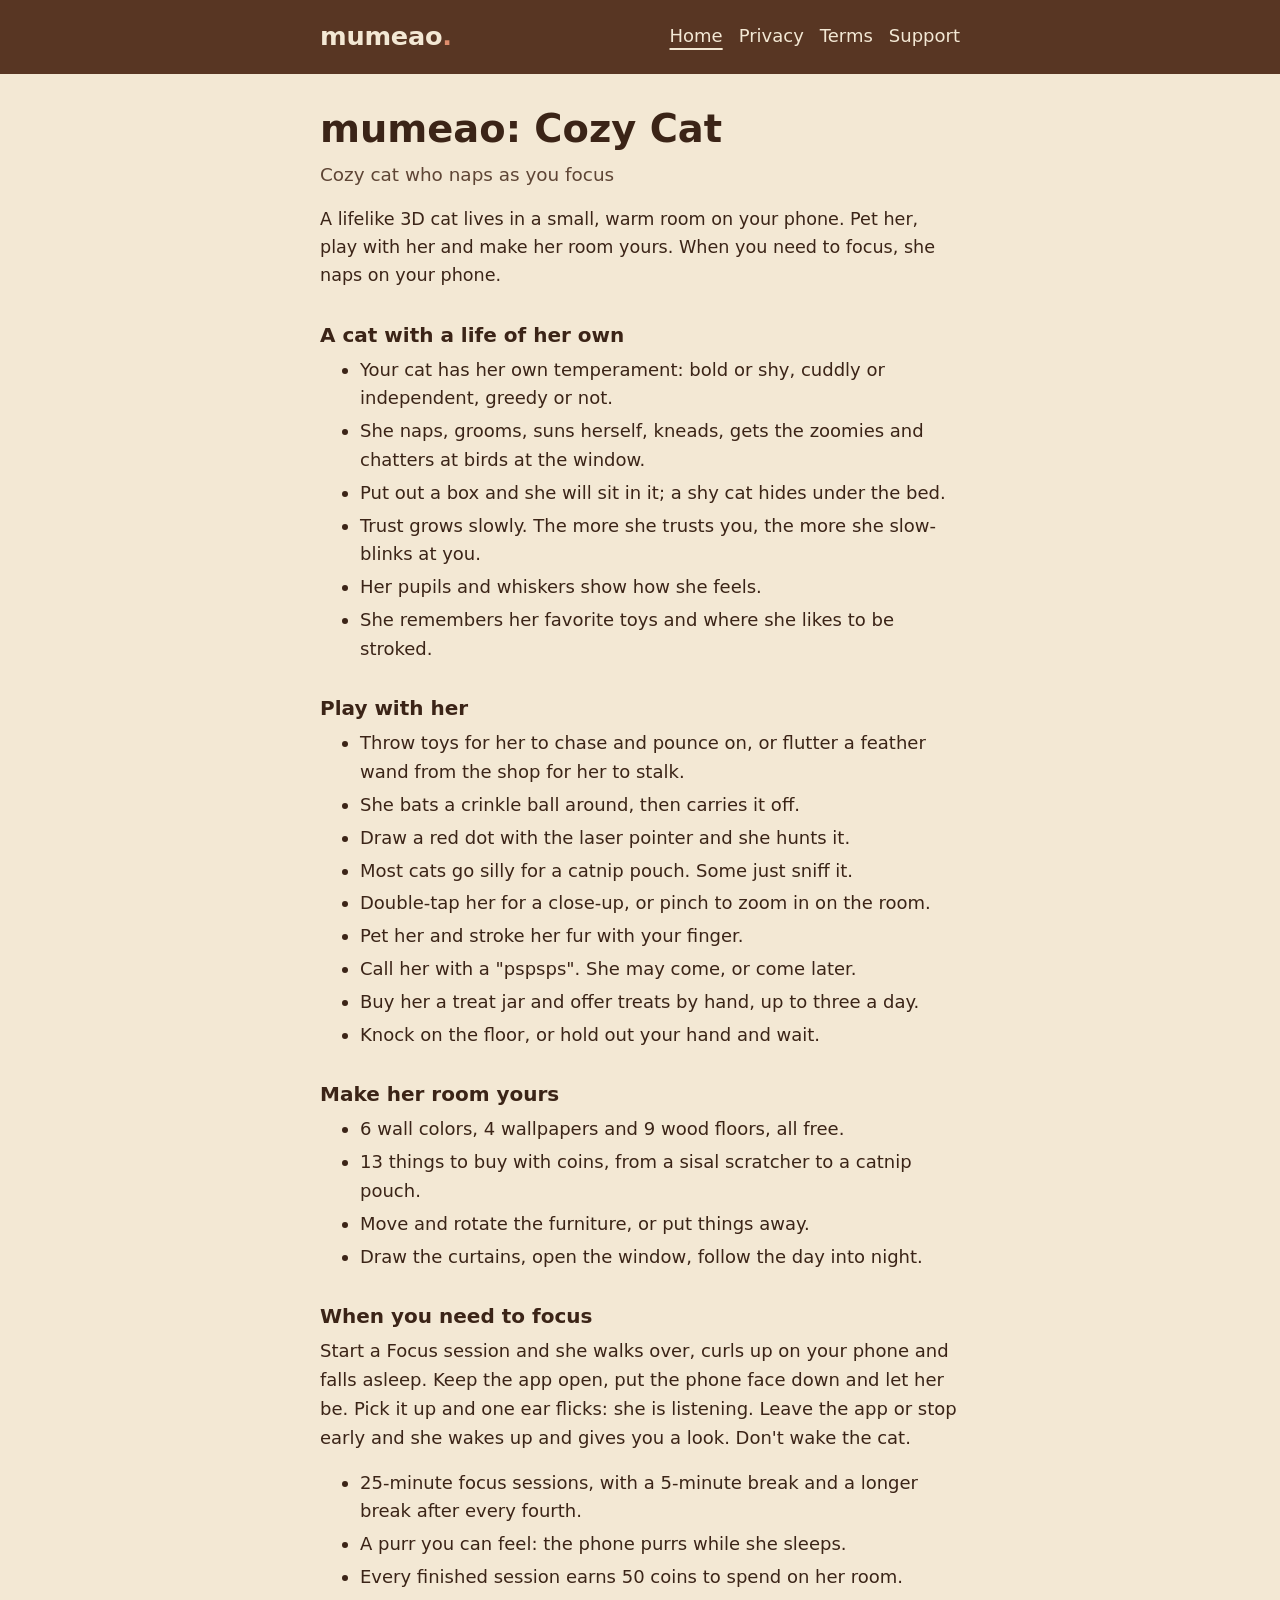
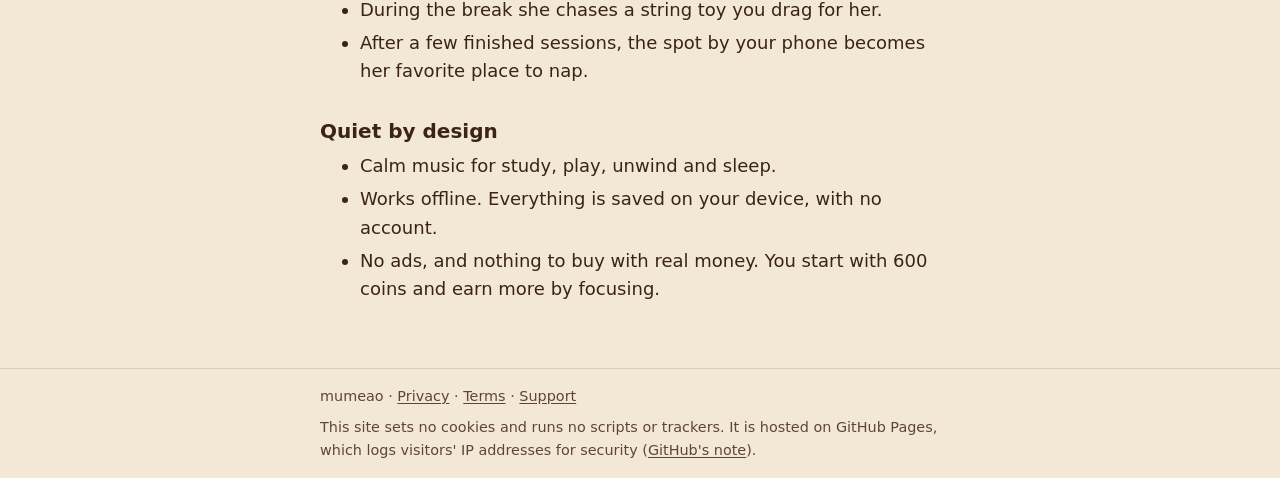
==== index.html @ 8265dff4 "mumeao: privacy, terms and support pages (from maelvolent/loaf#132 at e93ead35)" ====
<!doctype html>
<html lang="en">
<head>
<meta charset="utf-8">
<meta name="viewport" content="width=device-width, initial-scale=1">
<meta http-equiv="Content-Security-Policy" content="default-src 'none'; style-src 'self'; img-src 'self' data:; base-uri 'none'; form-action 'none'">
<meta name="referrer" content="no-referrer">
<title>mumeao: Cozy Cat</title>
<meta name="description" content="A lifelike 3D cat lives in a small, warm room on your phone. Pet her, play with her and make her room yours. When you need to focus, she naps on your phone.">
<meta name="theme-color" content="#583623">
<link rel="icon" href="data:,">
<link rel="stylesheet" href="styles.css">
</head>
<body>
<a class="skip" href="#main">Skip to content</a>
<header><div class="bar"><a class="brand" href="index.html">mumeao<span class="dot" aria-hidden="true">.</span></a><nav aria-label="Site"><ul><li><a href="index.html" aria-current="page">Home</a></li><li><a href="privacy/index.html">Privacy</a></li><li><a href="terms/index.html">Terms</a></li><li><a href="support/index.html">Support</a></li></ul></nav></div></header>
<main id="main" tabindex="-1">
<h1>mumeao: Cozy Cat</h1>
<p class="subtitle">Cozy cat who naps as you focus</p>
<p class="lead">A lifelike 3D cat lives in a small, warm room on your phone. Pet her, play with her and make her room yours. When you need to focus, she naps on your phone.</p>
<h2>A cat with a life of her own</h2>
<ul><li>Your cat has her own temperament: bold or shy, cuddly or independent, greedy or not.</li><li>She naps, grooms, suns herself, kneads, gets the zoomies and chatters at birds at the window.</li><li>Put out a box and she will sit in it; a shy cat hides under the bed.</li><li>Trust grows slowly. The more she trusts you, the more she slow-blinks at you.</li><li>Her pupils and whiskers show how she feels.</li><li>She remembers her favorite toys and where she likes to be stroked.</li></ul>
<h2>Play with her</h2>
<ul><li>Throw toys for her to chase and pounce on, or flutter a feather wand from the shop for her to stalk.</li><li>She bats a crinkle ball around, then carries it off.</li><li>Draw a red dot with the laser pointer and she hunts it.</li><li>Most cats go silly for a catnip pouch. Some just sniff it.</li><li>Double-tap her for a close-up, or pinch to zoom in on the room.</li><li>Pet her and stroke her fur with your finger.</li><li>Call her with a &quot;pspsps&quot;. She may come, or come later.</li><li>Buy her a treat jar and offer treats by hand, up to three a day.</li><li>Knock on the floor, or hold out your hand and wait.</li></ul>
<h2>Make her room yours</h2>
<ul><li>6 wall colors, 4 wallpapers and 9 wood floors, all free.</li><li>13 things to buy with coins, from a sisal scratcher to a catnip pouch.</li><li>Move and rotate the furniture, or put things away.</li><li>Draw the curtains, open the window, follow the day into night.</li></ul>
<h2>When you need to focus</h2>
<p>Start a Focus session and she walks over, curls up on your phone and falls asleep. Keep the app open, put the phone face down and let her be. Pick it up and one ear flicks: she is listening. Leave the app or stop early and she wakes up and gives you a look. Don't wake the cat.</p>
<ul><li>25-minute focus sessions, with a 5-minute break and a longer break after every fourth.</li><li>A purr you can feel: the phone purrs while she sleeps.</li><li>Every finished session earns 50 coins to spend on her room.</li><li>During the break she chases a string toy you drag for her.</li><li>After a few finished sessions, the spot by your phone becomes her favorite place to nap.</li></ul>
<h2>Quiet by design</h2>
<ul><li>Calm music for study, play, unwind and sleep.</li><li>Works offline. Everything is saved on your device, with no account.</li><li>No ads, and nothing to buy with real money. You start with 600 coins and earn more by focusing.</li></ul>
</main>
<footer><div class="bar"><p>mumeao · <a href="privacy/index.html">Privacy</a> · <a href="terms/index.html">Terms</a> · <a href="support/index.html">Support</a></p><p>This site sets no cookies and runs no scripts or trackers. It is hosted on GitHub Pages, which logs visitors' IP addresses for security (<a href="https://docs.github.com/en/pages/getting-started-with-github-pages/about-github-pages#data-collection">GitHub's note</a>).</p></div></footer>
</body>
</html>
---- styles.css ----
:root{color-scheme:light dark;--page:#F3E8D4;--text:#3B2417;--muted:#5E4535;--link:#583623;--header:#583623;--header-text:#F3E8D4;--dot:#E08E6D;--rule:#D5CBBB;--mark:#F2D48F;--mark-text:#3B2417;--focus:#AD5438;--header-focus:#F3E8D4}
@media (prefers-color-scheme:dark){:root{--page:#1E140E;--text:#F3E8D4;--muted:#D5C4AE;--link:#F2C8A5;--header:#583623;--header-text:#F3E8D4;--dot:#E08E6D;--rule:#4A3527;--mark:#6E4B1C;--mark-text:#F3E8D4;--focus:#E08E6D;--header-focus:#F3E8D4}}
*,*::before,*::after{box-sizing:border-box}
html{-webkit-text-size-adjust:100%;text-size-adjust:100%}
body{margin:0;background:var(--page);color:var(--text);font:1.0625rem/1.6 system-ui,-apple-system,"Segoe UI",Roboto,"Helvetica Neue",sans-serif}
.skip{position:absolute;left:-100vw;top:0}
.skip:focus{left:1rem;top:1rem;z-index:1;background:var(--page);color:var(--text);padding:.5rem 1rem}
header{background:var(--header);color:var(--header-text)}
.bar{max-width:42rem;margin:0 auto;padding:.5rem 1rem}
header .bar{display:flex;flex-wrap:wrap;align-items:center;justify-content:space-between;gap:0 1rem}
.brand{color:var(--header-text);font-weight:700;font-size:1.6rem;letter-spacing:-.01em;text-decoration:none;padding:.25rem 0}
.brand .dot{color:var(--dot)}
nav ul{list-style:none;margin:0;padding:0;display:flex;flex-wrap:wrap;gap:0 1rem}
nav a{display:inline-block;padding:.65rem 0;color:var(--header-text);text-decoration:none}
nav a[aria-current="page"]{text-decoration:underline;text-underline-offset:.35em;text-decoration-thickness:2px}
main{max-width:42rem;margin:0 auto;padding:1.25rem 1rem 3rem;overflow-wrap:anywhere}
h1{font-size:1.9rem;line-height:1.2;margin:.75rem 0 .5rem}
h2{font-size:1.25rem;line-height:1.3;margin:2rem 0 .5rem}
h3{font-size:1.05rem;margin:1.5rem 0 .25rem}
p,ul,ol{margin:0 0 1rem}
li{margin:.25rem 0}
a{color:var(--link);text-underline-offset:.15em}
a:focus-visible,.skip:focus,.table:focus-visible{outline:3px solid var(--focus);outline-offset:2px}
header a:focus-visible{outline-color:var(--header-focus)}
main:focus{outline:none}
.subtitle{font-size:1.15rem;color:var(--muted);margin-top:0}
.lead{font-size:1.1rem}
h3.question{margin:1.25rem 0 .25rem}
mark{background:var(--mark);color:var(--mark-text);padding:0 .2em;border-radius:.2em}
.table{max-width:100%;overflow-x:auto;margin:0 0 1rem}
table{border-collapse:collapse;font-size:.95rem}
th,td{border:1px solid var(--rule);padding:.4rem .6rem;text-align:left;vertical-align:top}
code{font-family:ui-monospace,SFMono-Regular,Menlo,Consolas,monospace;font-size:.9em;overflow-wrap:anywhere}
hr{border:0;border-top:1px solid var(--rule);margin:2rem 0}
footer{border-top:1px solid var(--rule);color:var(--muted);font-size:.9rem}
footer p{margin:.5rem 0}
footer .bar{overflow-wrap:anywhere}
footer a{color:var(--muted)}
@media (min-width:48rem){h1{font-size:2.4rem}body{font-size:1.125rem}}
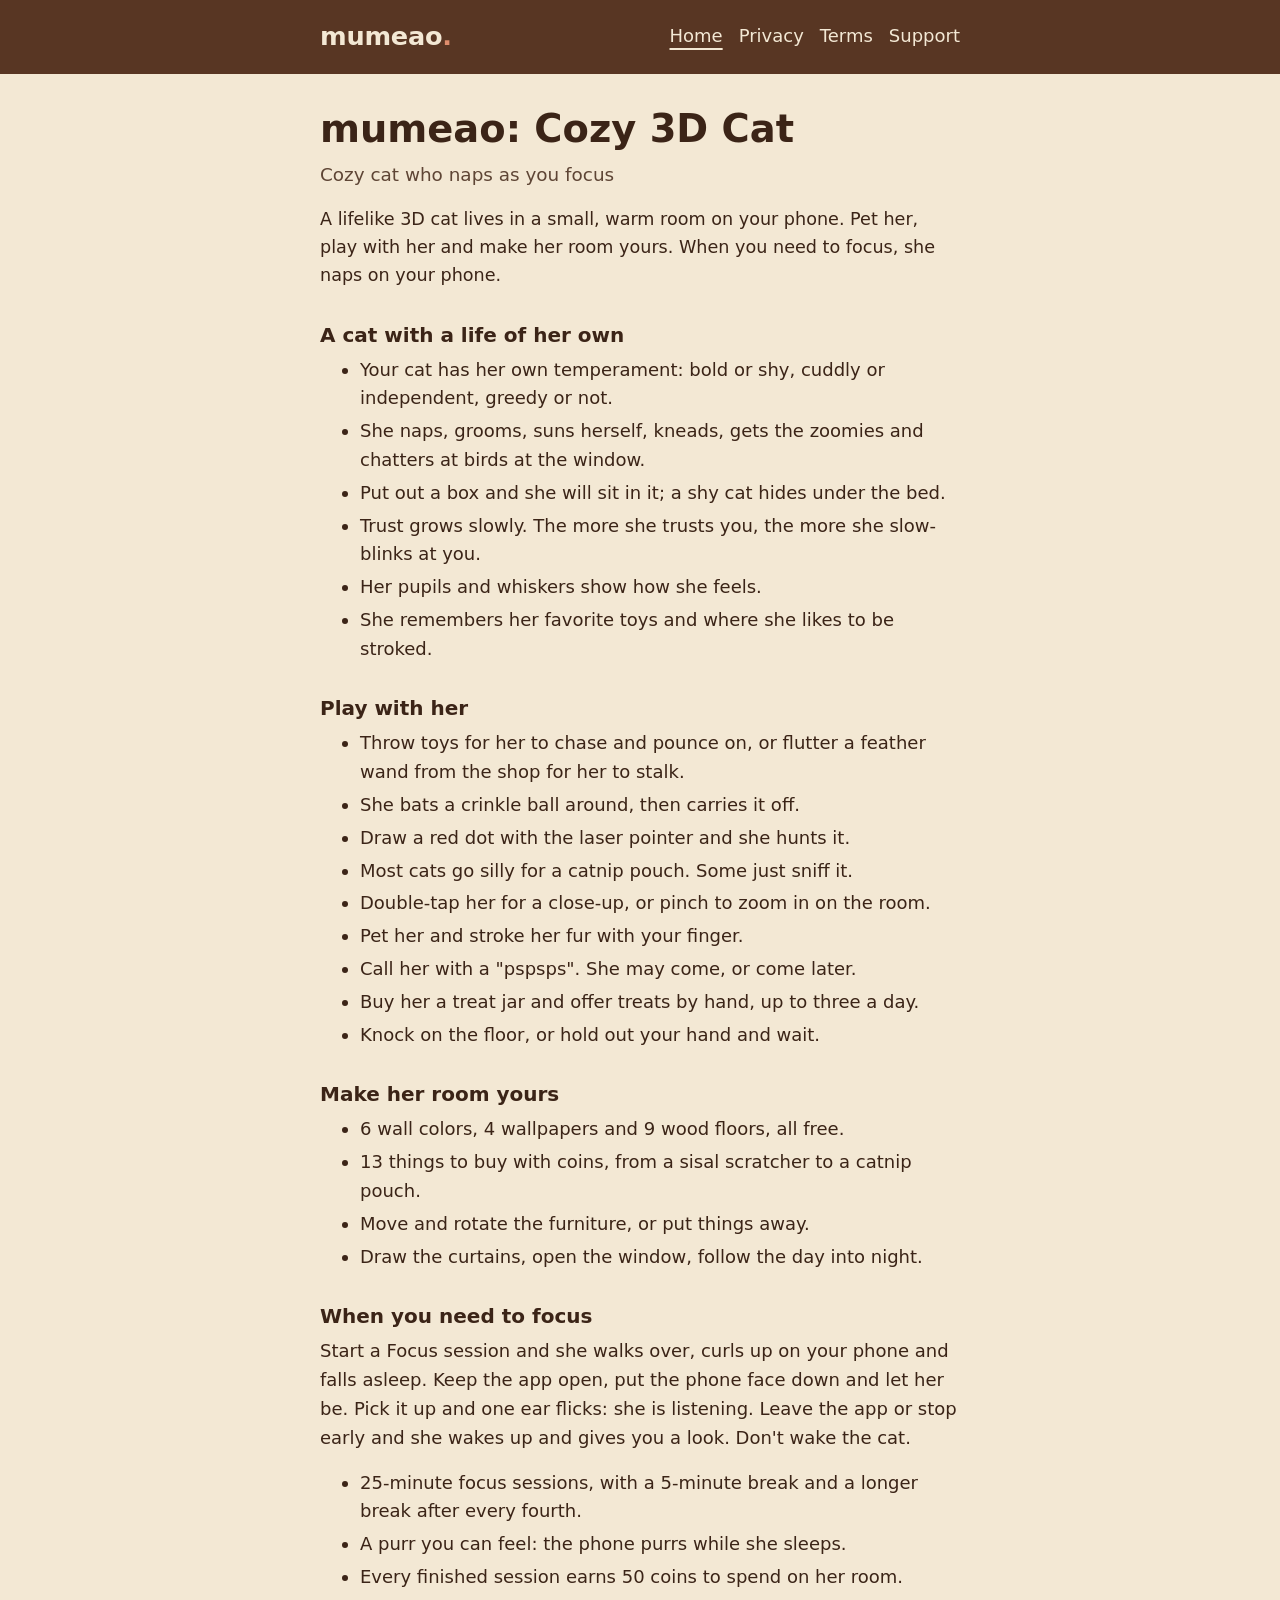
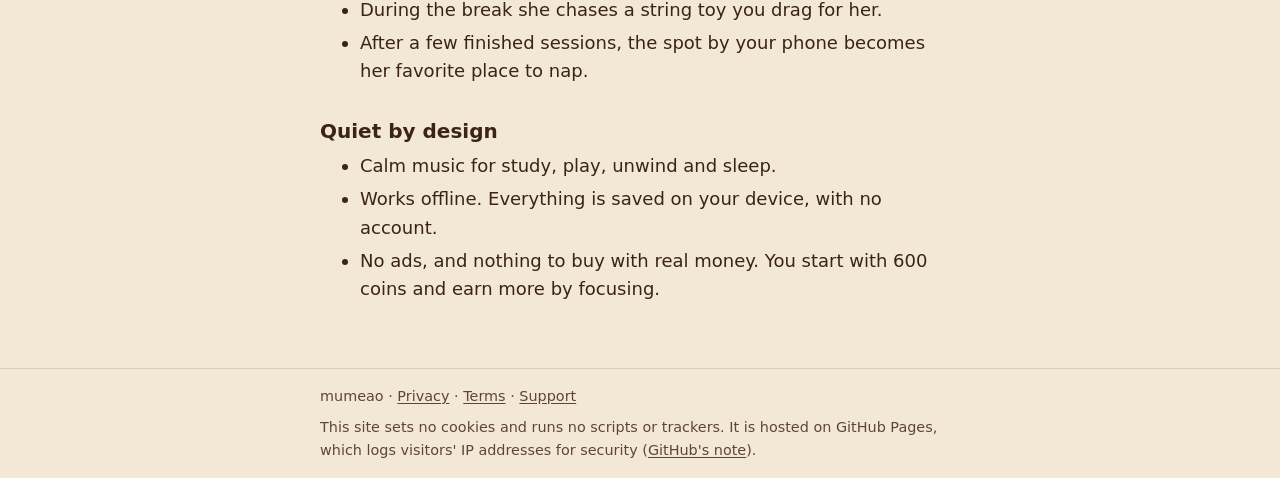
==== commit 1651ffc0: "Title: mumeao: Cozy 3D Cat (owner-approved listing title; loaf#132 at 0acb8bcf)" ====
--- a/index.html
+++ b/index.html
@@ -5,8 +5,8 @@
 <meta name="viewport" content="width=device-width, initial-scale=1">
 <meta http-equiv="Content-Security-Policy" content="default-src 'none'; style-src 'self'; img-src 'self' data:; base-uri 'none'; form-action 'none'">
 <meta name="referrer" content="no-referrer">
-<title>mumeao: Cozy Cat</title>
-<meta name="description" content="A lifelike 3D cat lives in a small, warm room on your phone. Pet her, play with her and make her room yours. When you need to focus, she naps on your phone.">
+<title>mumeao: Cozy 3D Cat</title>
+<meta name="description" content="No ads, and nothing to buy with real money. A lifelike 3D cat lives in a small, warm room on your phone. When you need to focus, she naps on your phone.">
 <meta name="theme-color" content="#583623">
 <link rel="icon" href="data:,">
 <link rel="stylesheet" href="styles.css">
@@ -15,7 +15,7 @@
 <a class="skip" href="#main">Skip to content</a>
 <header><div class="bar"><a class="brand" href="index.html">mumeao<span class="dot" aria-hidden="true">.</span></a><nav aria-label="Site"><ul><li><a href="index.html" aria-current="page">Home</a></li><li><a href="privacy/index.html">Privacy</a></li><li><a href="terms/index.html">Terms</a></li><li><a href="support/index.html">Support</a></li></ul></nav></div></header>
 <main id="main" tabindex="-1">
-<h1>mumeao: Cozy Cat</h1>
+<h1>mumeao: Cozy 3D Cat</h1>
 <p class="subtitle">Cozy cat who naps as you focus</p>
 <p class="lead">A lifelike 3D cat lives in a small, warm room on your phone. Pet her, play with her and make her room yours. When you need to focus, she naps on your phone.</p>
 <h2>A cat with a life of her own</h2>
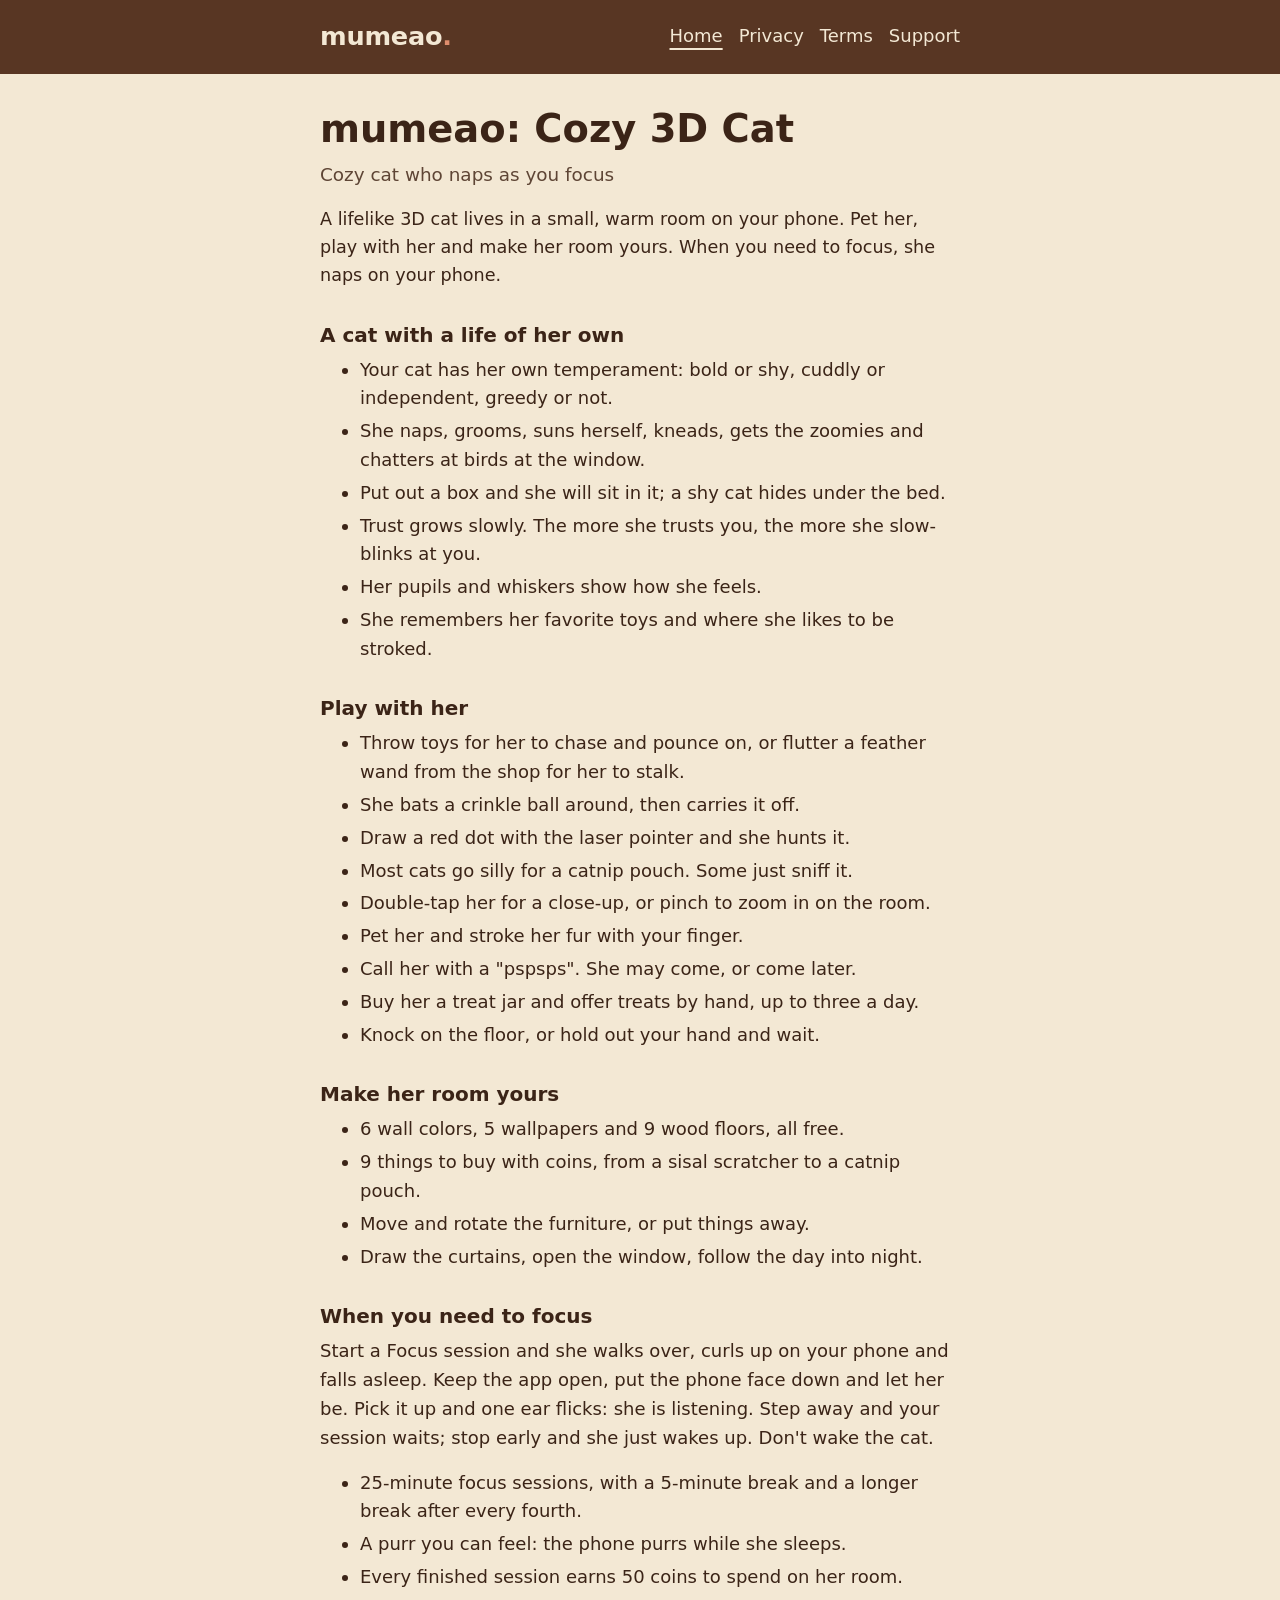
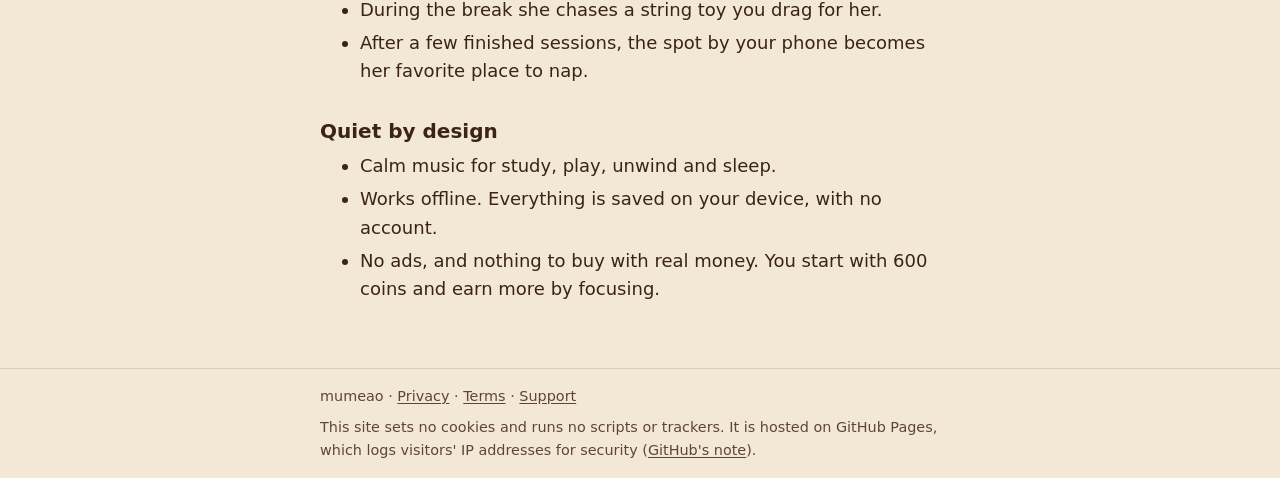
==== commit afc3ceee: "Republish the site from loaf main 29edda37: effective date October 3, 2026 (loaf#482) Privacy carrie" ====
--- a/index.html
+++ b/index.html
@@ -23,9 +23,9 @@
 <h2>Play with her</h2>
 <ul><li>Throw toys for her to chase and pounce on, or flutter a feather wand from the shop for her to stalk.</li><li>She bats a crinkle ball around, then carries it off.</li><li>Draw a red dot with the laser pointer and she hunts it.</li><li>Most cats go silly for a catnip pouch. Some just sniff it.</li><li>Double-tap her for a close-up, or pinch to zoom in on the room.</li><li>Pet her and stroke her fur with your finger.</li><li>Call her with a &quot;pspsps&quot;. She may come, or come later.</li><li>Buy her a treat jar and offer treats by hand, up to three a day.</li><li>Knock on the floor, or hold out your hand and wait.</li></ul>
 <h2>Make her room yours</h2>
-<ul><li>6 wall colors, 4 wallpapers and 9 wood floors, all free.</li><li>13 things to buy with coins, from a sisal scratcher to a catnip pouch.</li><li>Move and rotate the furniture, or put things away.</li><li>Draw the curtains, open the window, follow the day into night.</li></ul>
+<ul><li>6 wall colors, 5 wallpapers and 9 wood floors, all free.</li><li>9 things to buy with coins, from a sisal scratcher to a catnip pouch.</li><li>Move and rotate the furniture, or put things away.</li><li>Draw the curtains, open the window, follow the day into night.</li></ul>
 <h2>When you need to focus</h2>
-<p>Start a Focus session and she walks over, curls up on your phone and falls asleep. Keep the app open, put the phone face down and let her be. Pick it up and one ear flicks: she is listening. Leave the app or stop early and she wakes up and gives you a look. Don't wake the cat.</p>
+<p>Start a Focus session and she walks over, curls up on your phone and falls asleep. Keep the app open, put the phone face down and let her be. Pick it up and one ear flicks: she is listening. Step away and your session waits; stop early and she just wakes up. Don't wake the cat.</p>
 <ul><li>25-minute focus sessions, with a 5-minute break and a longer break after every fourth.</li><li>A purr you can feel: the phone purrs while she sleeps.</li><li>Every finished session earns 50 coins to spend on her room.</li><li>During the break she chases a string toy you drag for her.</li><li>After a few finished sessions, the spot by your phone becomes her favorite place to nap.</li></ul>
 <h2>Quiet by design</h2>
 <ul><li>Calm music for study, play, unwind and sleep.</li><li>Works offline. Everything is saved on your device, with no account.</li><li>No ads, and nothing to buy with real money. You start with 600 coins and earn more by focusing.</li></ul>
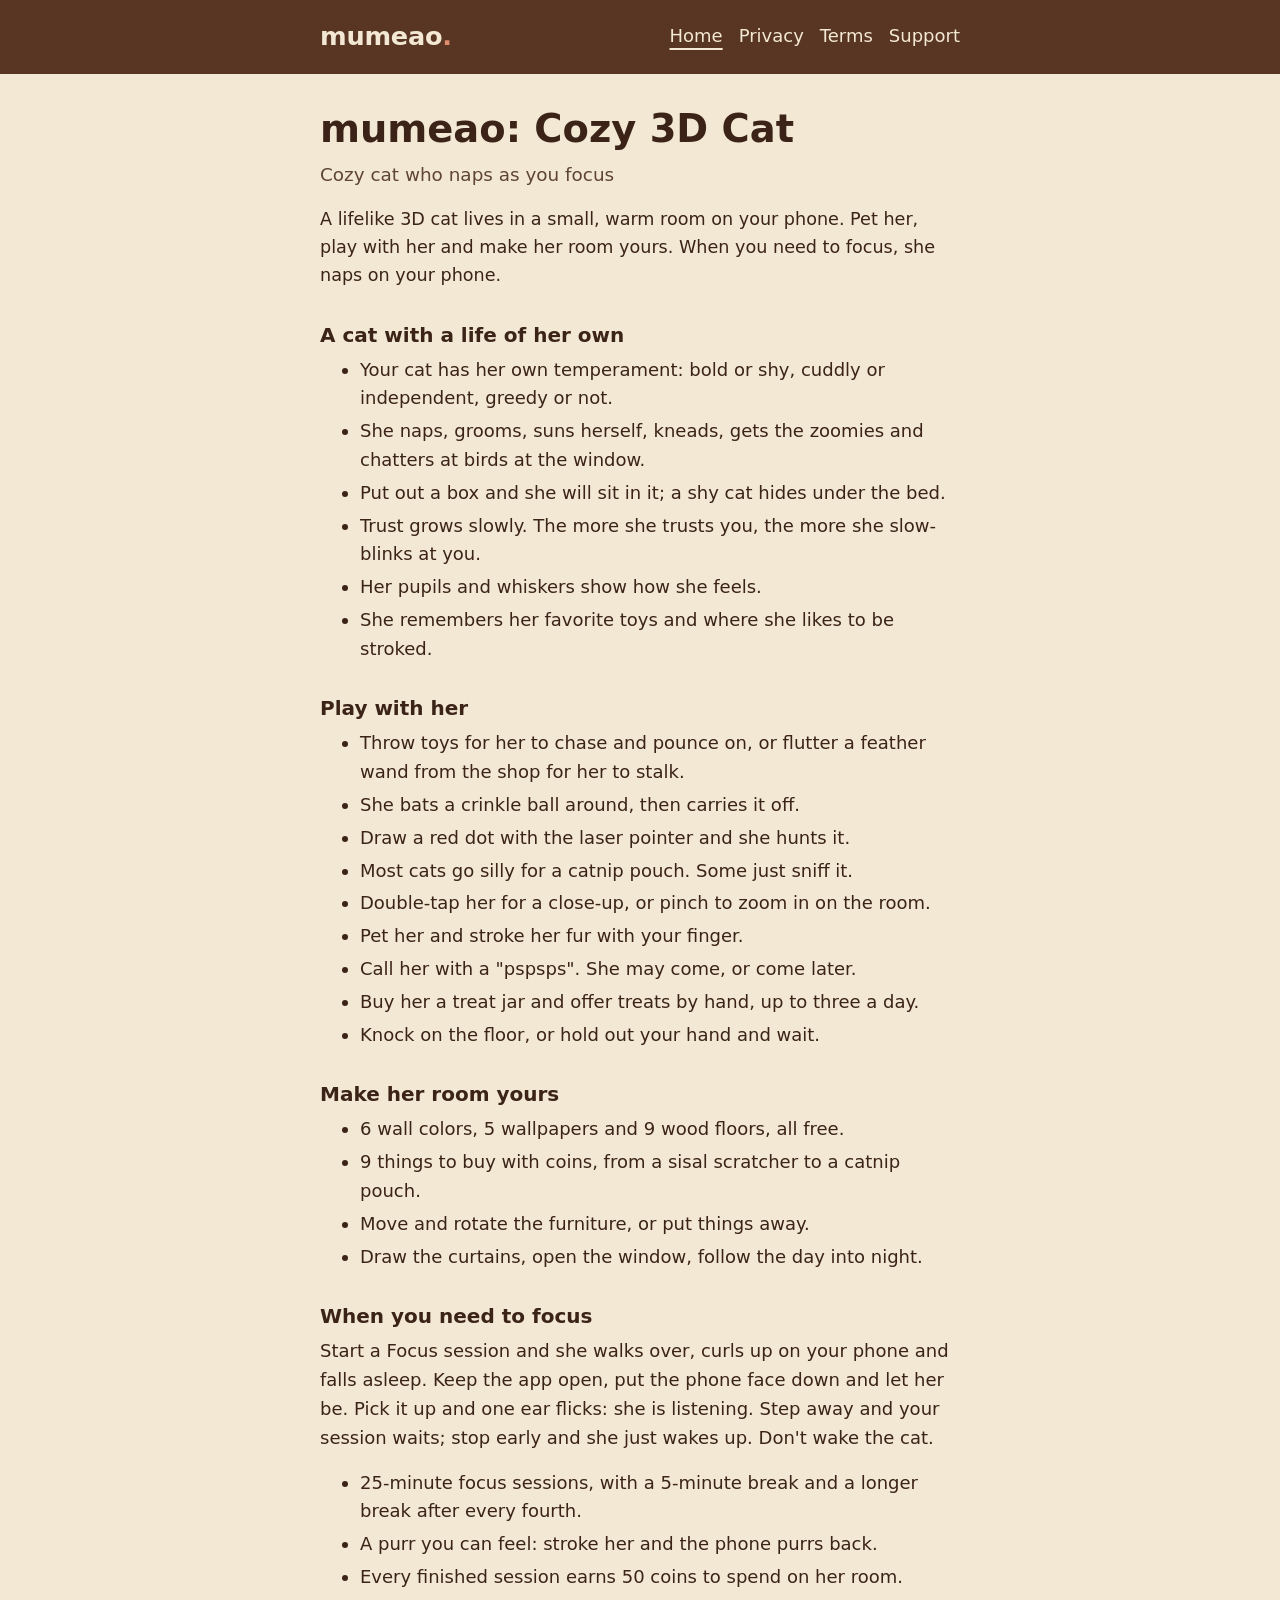
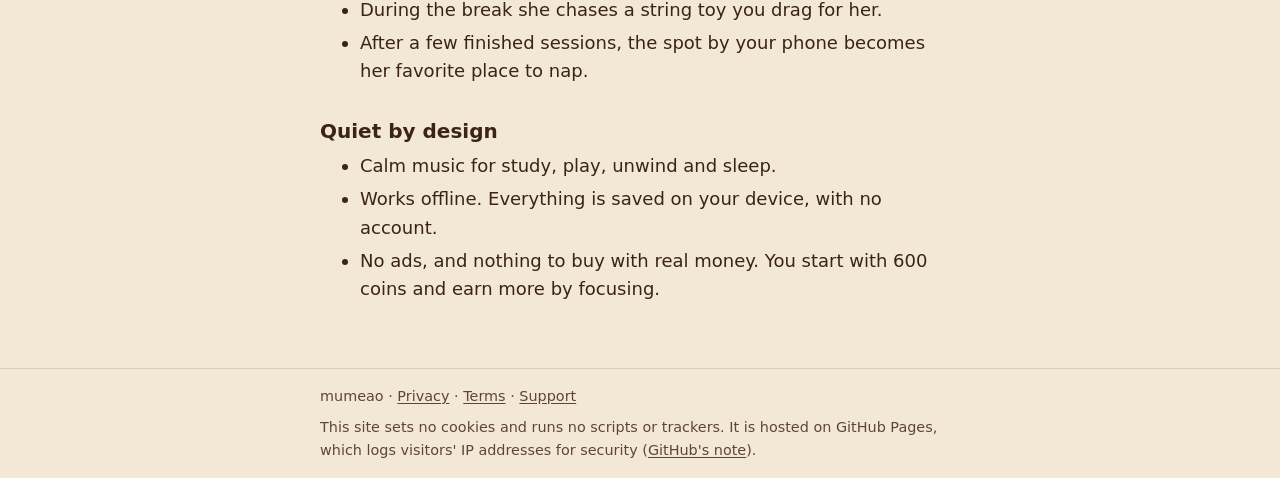
==== commit 4b898827: "Republish from loaf main 984dd2a6: the purr is felt when you stroke her (loaf#483, #479) Co-Authored" ====
--- a/index.html
+++ b/index.html
@@ -26,7 +26,7 @@
 <ul><li>6 wall colors, 5 wallpapers and 9 wood floors, all free.</li><li>9 things to buy with coins, from a sisal scratcher to a catnip pouch.</li><li>Move and rotate the furniture, or put things away.</li><li>Draw the curtains, open the window, follow the day into night.</li></ul>
 <h2>When you need to focus</h2>
 <p>Start a Focus session and she walks over, curls up on your phone and falls asleep. Keep the app open, put the phone face down and let her be. Pick it up and one ear flicks: she is listening. Step away and your session waits; stop early and she just wakes up. Don't wake the cat.</p>
-<ul><li>25-minute focus sessions, with a 5-minute break and a longer break after every fourth.</li><li>A purr you can feel: the phone purrs while she sleeps.</li><li>Every finished session earns 50 coins to spend on her room.</li><li>During the break she chases a string toy you drag for her.</li><li>After a few finished sessions, the spot by your phone becomes her favorite place to nap.</li></ul>
+<ul><li>25-minute focus sessions, with a 5-minute break and a longer break after every fourth.</li><li>A purr you can feel: stroke her and the phone purrs back.</li><li>Every finished session earns 50 coins to spend on her room.</li><li>During the break she chases a string toy you drag for her.</li><li>After a few finished sessions, the spot by your phone becomes her favorite place to nap.</li></ul>
 <h2>Quiet by design</h2>
 <ul><li>Calm music for study, play, unwind and sleep.</li><li>Works offline. Everything is saved on your device, with no account.</li><li>No ads, and nothing to buy with real money. You start with 600 coins and earn more by focusing.</li></ul>
 </main>
